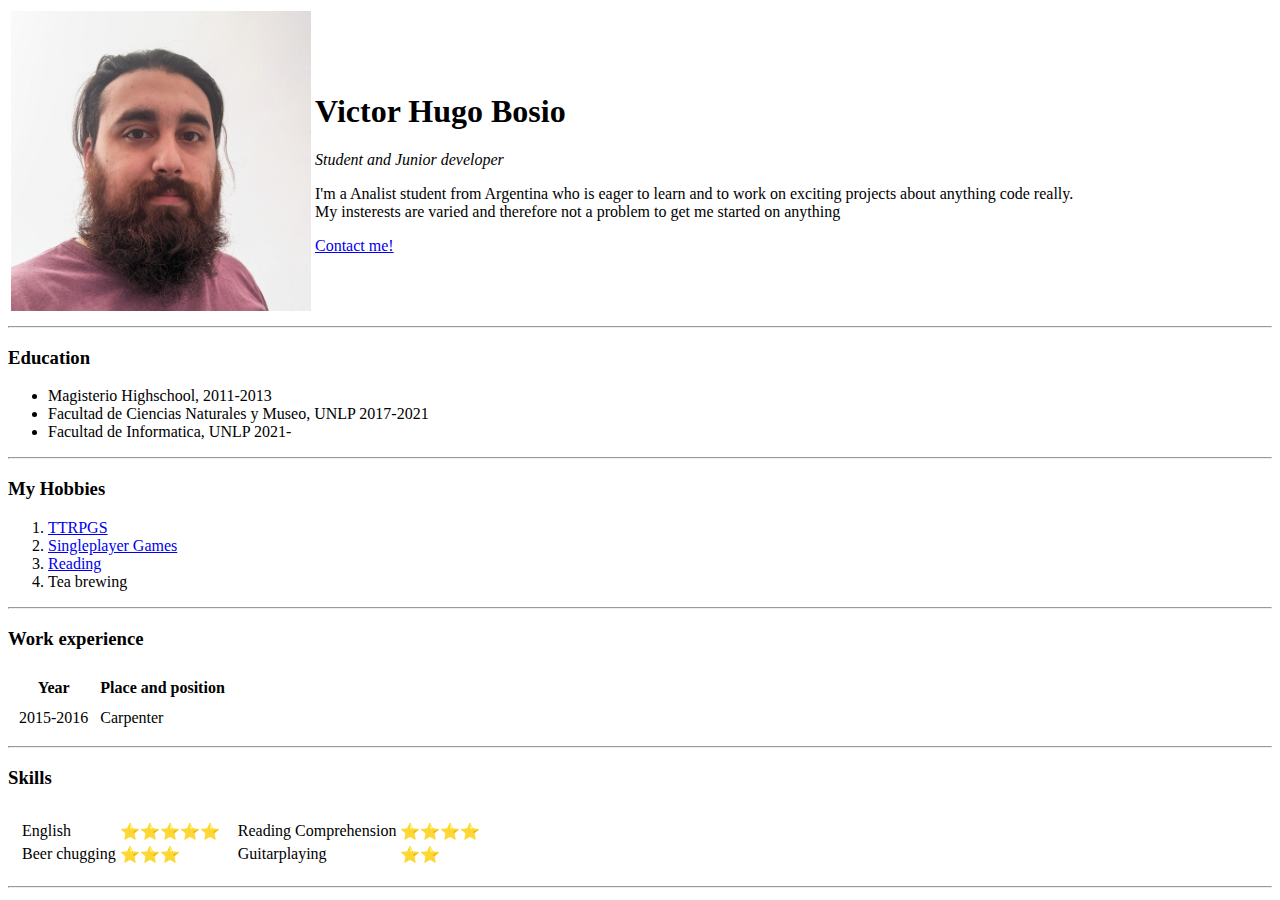
==== index.html @ 910387de "Upload initial html files" ====
<!DOCTYPE html>
<html lang="en">
  <head>
    <meta charset="UTF-8" />
    <meta http-equiv="X-UA-Compatible" content="IE=edge" />
    <meta name="viewport" content="width=device-width, initial-scale=1.0" />
    <title>Victor's Personal Site</title>
  </head>
  <body>
    <table cellspacing="25%">
      <tr>
        <td>
          <img
            src="headshot.jpg"
            height="300"
            width="300"
            alt="victor profile picture"
          />
        </td>
        <td>
          <h1>Victor Hugo Bosio</h1>
          <p><em>Student and Junior developer</em></p>
          <p>
            I'm a Analist student from Argentina who is eager to learn and to
            work on exciting projects about anything code really. <br />
            My insterests are varied and therefore not a problem to get me
            started on anything
          </p>
          <a href="contact.html">Contact me!</a>
        </td>
      </tr>
    </table>
    <hr />
    <h3>Education</h3>
    <ul>
      <li>Magisterio Highschool, 2011-2013</li>
      <li>Facultad de Ciencias Naturales y Museo, UNLP 2017-2021</li>
      <li>Facultad de Informatica, UNLP 2021-</li>
    </ul>
    <hr />
    <h3>My Hobbies</h3>
    <ol>
      <li><a href="https://exposit.github.io/dw-srd/">TTRPGS</a></li>
      <li>
        <a
          href="https://store.steampowered.com/wishlist/profiles/76561198084022634/#sort=order"
          >Singleplayer Games</a
        >
      </li>
      <li>
        <a
          href="https://www.goodreads.com/book/show/186074.The_Name_of_the_Wind"
          >Reading</a
        >
      </li>
      <li>Tea brewing</li>
    </ol>
    <hr />
    <h3>Work experience</h3>
    <table cellspacing="10">
      <thead>
        <tr>
          <th>Year</th>
          <th>Place and position</th>
        </tr>
      </thead>
      <tbody>
        <tr>
          <td>2015-2016</td>
          <td>Carpenter</td>
        </tr>
      </tbody>
    </table>
    <hr />
    <h3>Skills</h3>
    <table cellspacing="10">
      <tr>
        <td>
          <table>
            <tr>
              <td>English</td>
              <td>⭐⭐⭐⭐⭐</td>
            </tr>
            <tr>
              <td>Beer chugging</td>
              <td>⭐⭐⭐</td>
            </tr>
          </table>
        </td>
        <td>
          <table>
            <tr>
              <td>Reading Comprehension</td>
              <td>⭐⭐⭐⭐</td>
            </tr>
            <tr>
              <td>Guitarplaying</td>
              <td>⭐⭐</td>
            </tr>
          </table>
        </td>
      </tr>
    </table>
    <hr />
  </body>
</html>
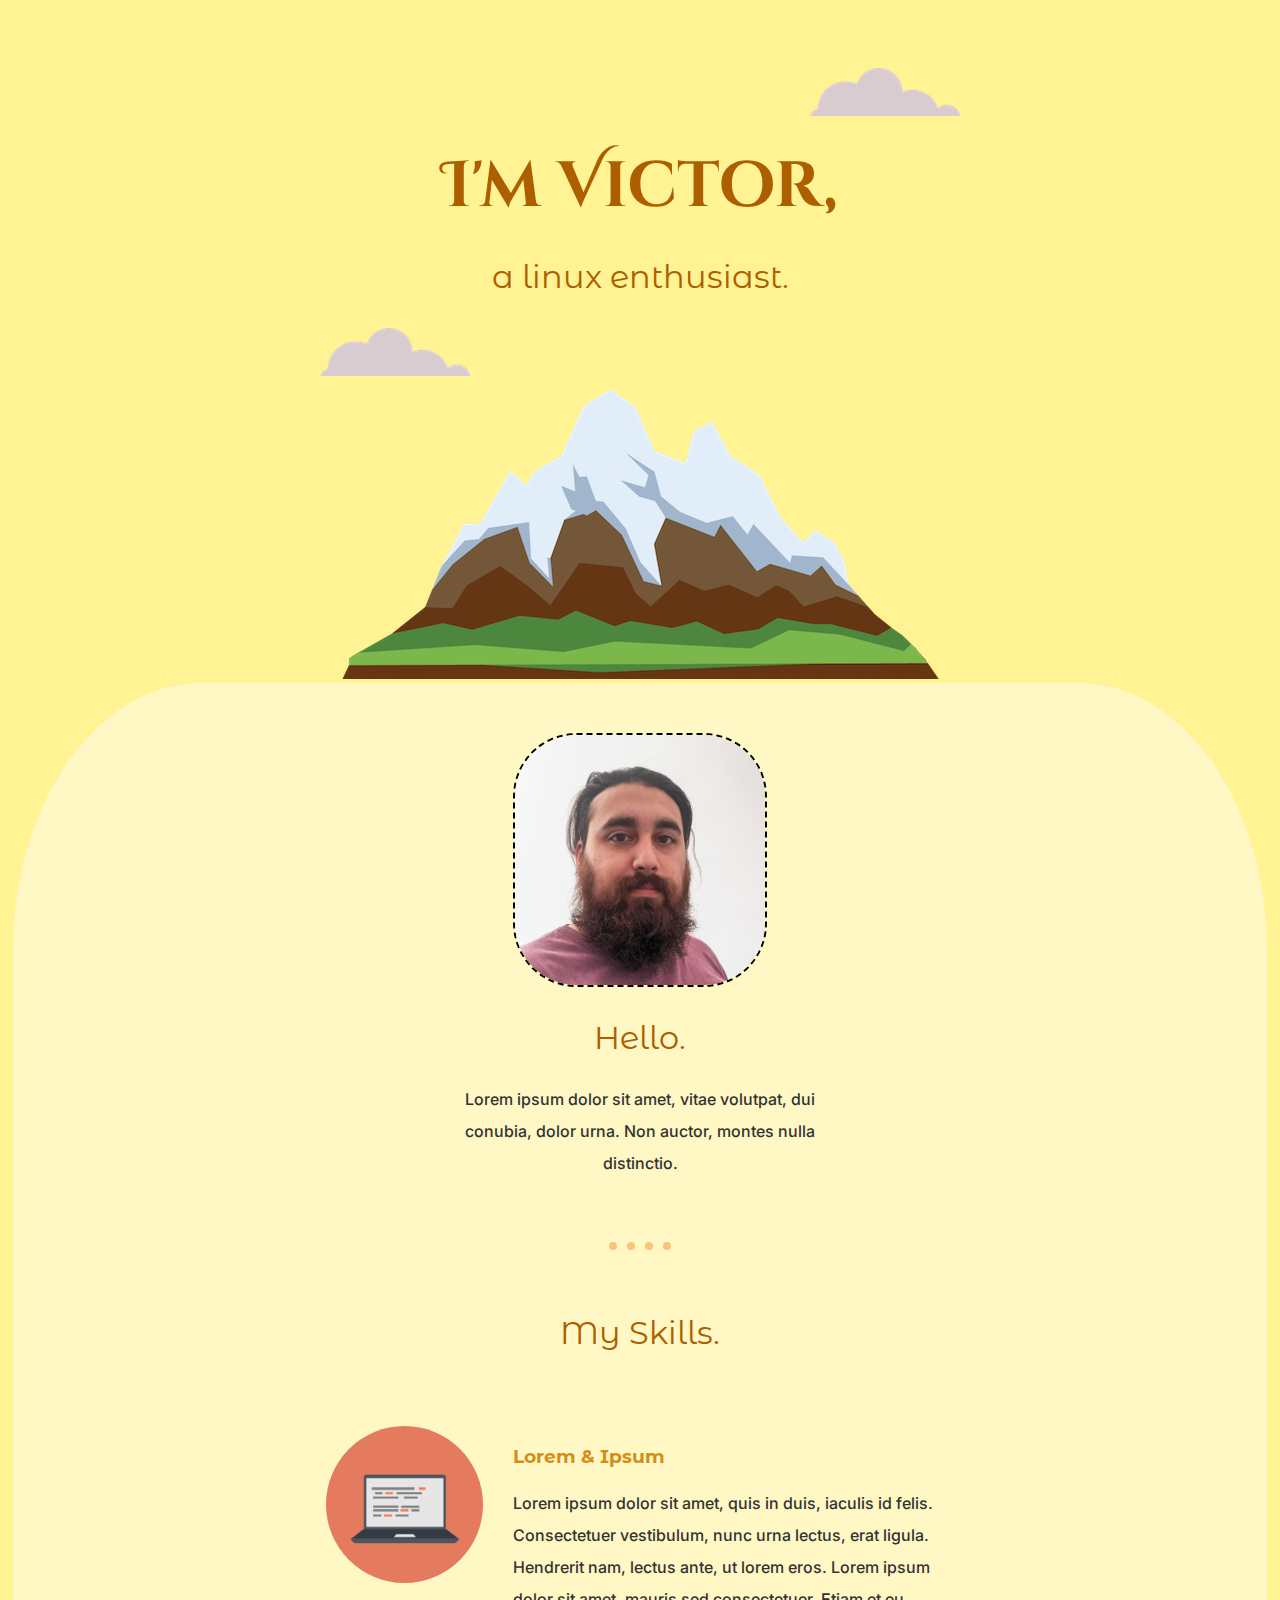
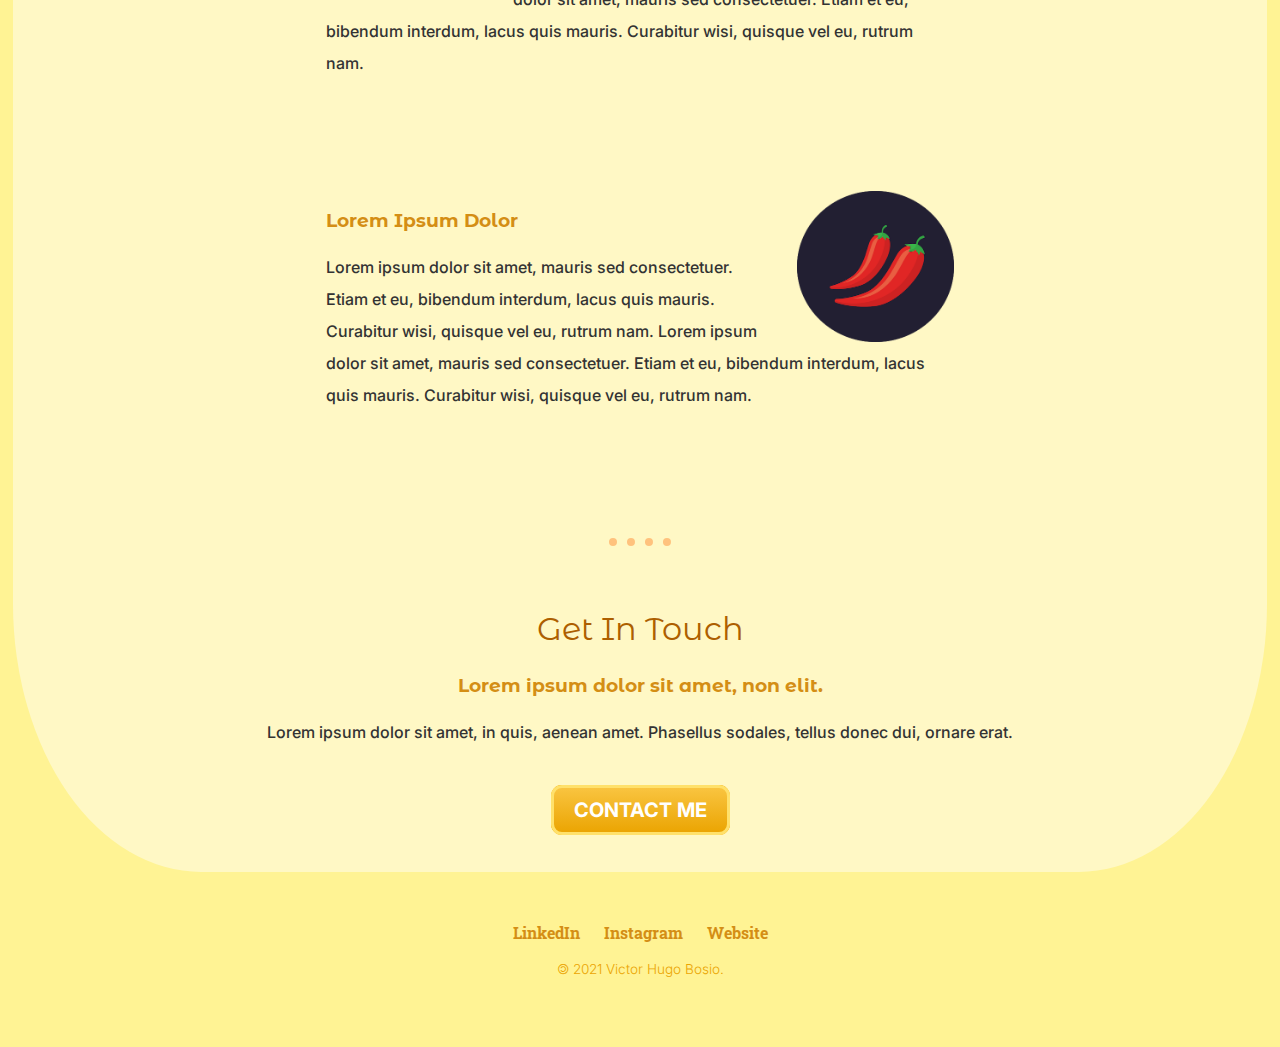
==== commit a40d18e6: "CV version 2.0 with CSS styling" ====
--- a/index.html
+++ b/index.html
@@ -4,103 +4,79 @@
     <meta charset="UTF-8" />
     <meta http-equiv="X-UA-Compatible" content="IE=edge" />
     <meta name="viewport" content="width=device-width, initial-scale=1.0" />
-    <title>Victor's Personal Site</title>
+    <title>Victor Hugo Bosio</title>
+    <link rel="stylesheet" href="css/styles.css" />
+    <link rel="preconnect" href="https://fonts.googleapis.com" />
+    <link rel="preconnect" href="https://fonts.gstatic.com" crossorigin />
+    <link
+      href="https://fonts.googleapis.com/css2?family=Cinzel+Decorative:wght@400;700&family=Inter:wght@300;400;500;600;700;800;900&family=Montserrat+Alternates:ital,wght@0,400;0,500;0,700;1,400;1,500;1,700&family=Oleo+Script&family=Roboto+Slab&display=swap"
+      rel="stylesheet"
+    />
+    <link rel="icon" href="favicon.ico" />
   </head>
   <body>
-    <table cellspacing="25%">
-      <tr>
-        <td>
-          <img
-            src="headshot.jpg"
-            height="300"
-            width="300"
-            alt="victor profile picture"
-          />
-        </td>
-        <td>
-          <h1>Victor Hugo Bosio</h1>
-          <p><em>Student and Junior developer</em></p>
+    <div class="top-container">
+      <img class="top-cloud" src="images/cloud.png" alt="cloud" />
+      <p class="below-cloud"></p>
+      <h1>I'm Victor,</h1>
+      <h2>a linux enthusiast.</h2>
+      <img class="bottom-cloud" src="images/cloud.png" alt="cloud" />
+      <img src="images/mountain.png" alt="mountain" />
+    </div>
+    <div class="middle-container">
+      <div class="profile">
+        <img class="headshot" src="images/headshot.jpg" alt="" />
+        <h2>Hello.</h2>
+        <p class="intro">
+          Lorem ipsum dolor sit amet, vitae volutpat, dui conubia, dolor urna.
+          Non auctor, montes nulla distinctio.
+        </p>
+      </div>
+      <hr />
+      <div class="skills">
+        <h2>My Skills.</h2>
+        <div class="skill-row">
+          <img class="skill-1" src="images/computer.png" alt="" />
+          <h3>Lorem & Ipsum</h3>
           <p>
-            I'm a Analist student from Argentina who is eager to learn and to
-            work on exciting projects about anything code really. <br />
-            My insterests are varied and therefore not a problem to get me
-            started on anything
+            Lorem ipsum dolor sit amet, quis in duis, iaculis id felis.
+            Consectetuer vestibulum, nunc urna lectus, erat ligula. Hendrerit
+            nam, lectus ante, ut lorem eros. Lorem ipsum dolor sit amet, mauris
+            sed consectetuer. Etiam et eu, bibendum interdum, lacus quis mauris.
+            Curabitur wisi, quisque vel eu, rutrum nam.
           </p>
-          <a href="contact.html">Contact me!</a>
-        </td>
-      </tr>
-    </table>
-    <hr />
-    <h3>Education</h3>
-    <ul>
-      <li>Magisterio Highschool, 2011-2013</li>
-      <li>Facultad de Ciencias Naturales y Museo, UNLP 2017-2021</li>
-      <li>Facultad de Informatica, UNLP 2021-</li>
-    </ul>
-    <hr />
-    <h3>My Hobbies</h3>
-    <ol>
-      <li><a href="https://exposit.github.io/dw-srd/">TTRPGS</a></li>
-      <li>
-        <a
-          href="https://store.steampowered.com/wishlist/profiles/76561198084022634/#sort=order"
-          >Singleplayer Games</a
-        >
-      </li>
-      <li>
-        <a
-          href="https://www.goodreads.com/book/show/186074.The_Name_of_the_Wind"
-          >Reading</a
-        >
-      </li>
-      <li>Tea brewing</li>
-    </ol>
-    <hr />
-    <h3>Work experience</h3>
-    <table cellspacing="10">
-      <thead>
-        <tr>
-          <th>Year</th>
-          <th>Place and position</th>
-        </tr>
-      </thead>
-      <tbody>
-        <tr>
-          <td>2015-2016</td>
-          <td>Carpenter</td>
-        </tr>
-      </tbody>
-    </table>
-    <hr />
-    <h3>Skills</h3>
-    <table cellspacing="10">
-      <tr>
-        <td>
-          <table>
-            <tr>
-              <td>English</td>
-              <td>⭐⭐⭐⭐⭐</td>
-            </tr>
-            <tr>
-              <td>Beer chugging</td>
-              <td>⭐⭐⭐</td>
-            </tr>
-          </table>
-        </td>
-        <td>
-          <table>
-            <tr>
-              <td>Reading Comprehension</td>
-              <td>⭐⭐⭐⭐</td>
-            </tr>
-            <tr>
-              <td>Guitarplaying</td>
-              <td>⭐⭐</td>
-            </tr>
-          </table>
-        </td>
-      </tr>
-    </table>
-    <hr />
+        </div>
+        <div class="skill-row">
+          <img class="skill-2" src="images/chillies.png" alt="" />
+          <h3>Lorem Ipsum Dolor</h3>
+          <p>
+            Lorem ipsum dolor sit amet, mauris sed consectetuer. Etiam et eu,
+            bibendum interdum, lacus quis mauris. Curabitur wisi, quisque vel
+            eu, rutrum nam. Lorem ipsum dolor sit amet, mauris sed consectetuer.
+            Etiam et eu, bibendum interdum, lacus quis mauris. Curabitur wisi,
+            quisque vel eu, rutrum nam.
+          </p>
+        </div>
+      </div>
+      <hr />
+      <div class="contact-me">
+        <h2>Get In Touch</h2>
+        <h3>Lorem ipsum dolor sit amet, non elit.</h3>
+        <p class="contact-me-p">
+          Lorem ipsum dolor sit amet, in quis, aenean amet. Phasellus sodales,
+          tellus donec dui, ornare erat.
+        </p>
+        <a class="btn" href="mailto:bosiovictor@protonmail.com">CONTACT ME</a>
+      </div>
+    </div>
+
+    <div class="bottom-container">
+      <a class="footer-link" href="https://www.linkedin.com/vhbosio"
+        >LinkedIn</a
+      >
+      <a class="footer-link" href="https://instagram.com/vicbos_/">Instagram</a>
+      <a class="footer-link" href="https://vhbosio.github.io">Website</a>
+      <p class="copyleft">🄯 2021 Victor Hugo Bosio.</p>
+    </div>
   </body>
 </html>
--- a/css/styles.css
+++ b/css/styles.css
@@ -0,0 +1,165 @@
+/* Element selectors */
+
+body {
+  margin: 0;
+  text-align: center;
+  font-family: Inter, sans-serif;
+  font-weight: 500;
+  background-color: #fff394;
+}
+
+body p {
+  color: #333333;
+}
+
+h1 {
+  margin: 0 auto;
+  font-family: "Cinzel Decorative", serif;
+  font-weight: bold;
+  font-size: 4rem;
+  color: #ad5f00;
+}
+
+h2 {
+  margin: 0px auto 20 auto;
+  font-family: "Montserrat Alternates", sans-serif;
+  font-weight: normal;
+  font-size: 2rem;
+  color: #ad5f00;
+}
+
+h3 {
+  color: #d48e15;
+  font-family: "Montserrat Alternates", sans-serif;
+}
+
+a {
+  color: #d48e15;
+  margin: 20px 10px;
+  font-family: "Roboto Slab", serif;
+  font-weight: bold;
+  text-decoration: none;
+}
+
+hr {
+  border-style: dotted none none;
+  border-width: 8px;
+  border-color: #ffc27d;
+  width: 5%;
+  margin: 5% auto;
+}
+
+p {
+  line-height: 2;
+}
+
+/* Class selectors */
+
+.top-container {
+  position: relative;
+  padding-top: 10%;
+}
+
+.top-cloud {
+  position: absolute;
+  right: 25%;
+  top: 10%;
+}
+
+.bottom-cloud {
+  position: absolute;
+  left: 25%;
+  bottom: 45%;
+}
+
+.top-cloud:active {
+  transform: translate(100px);
+}
+
+.middle-container {
+  background-color: #fff8c5;
+  padding-bottom: 50px;
+  margin: 0 1%;
+  border-radius: 15%;
+  padding-top: 50px;
+}
+
+.headshot {
+  width: 250px;
+  border-radius: 25%;
+  border: dashed 2px;
+}
+
+.intro {
+  width: 30%;
+  margin: auto;
+}
+
+.skill-row {
+  width: 50%;
+  margin: 3rem auto;
+  text-align: left;
+  display: inline-block;
+}
+
+.skill-1 {
+  width: 25%;
+  float: left;
+  margin-right: 30px;
+  border-radius: 100%;
+}
+
+.skill-2 {
+  width: 25%;
+  float: right;
+  margin-left: 30px;
+}
+
+.skill-row::after {
+  content: "";
+  clear: both;
+  display: table;
+}
+
+.contact-me-p {
+  margin-bottom: 50px;
+}
+
+.btn {
+  background: #f9c440;
+  background-image: -webkit-linear-gradient(top, #f9c440, #eba503);
+  background-image: -moz-linear-gradient(top, #f9c440, #eba503);
+  background-image: -ms-linear-gradient(top, #f9c440, #eba503);
+  background-image: -o-linear-gradient(top, #f9c440, #eba503);
+  background-image: linear-gradient(to bottom, #f9c440, #eba503);
+  -webkit-border-radius: 11;
+  -moz-border-radius: 11;
+  border-radius: 11px;
+  font-family: "Inter", sans-serif;
+  color: #ffffff;
+  font-size: 20px;
+  padding: 10px 20px 10px 20px;
+  border: solid #ffe16b 3px;
+  text-decoration: none;
+}
+
+.btn:hover {
+  background: #d48e15;
+  text-decoration: none;
+}
+
+.bottom-container {
+  padding: 50px;
+}
+
+.bottom-container a:hover {
+  color: #f9c440;
+  font-size: 1.1em;
+}
+
+.copyleft {
+  font-family: Inter;
+  font-weight: 300;
+  font-size: 0.85rem;
+  color: #eba503;
+}
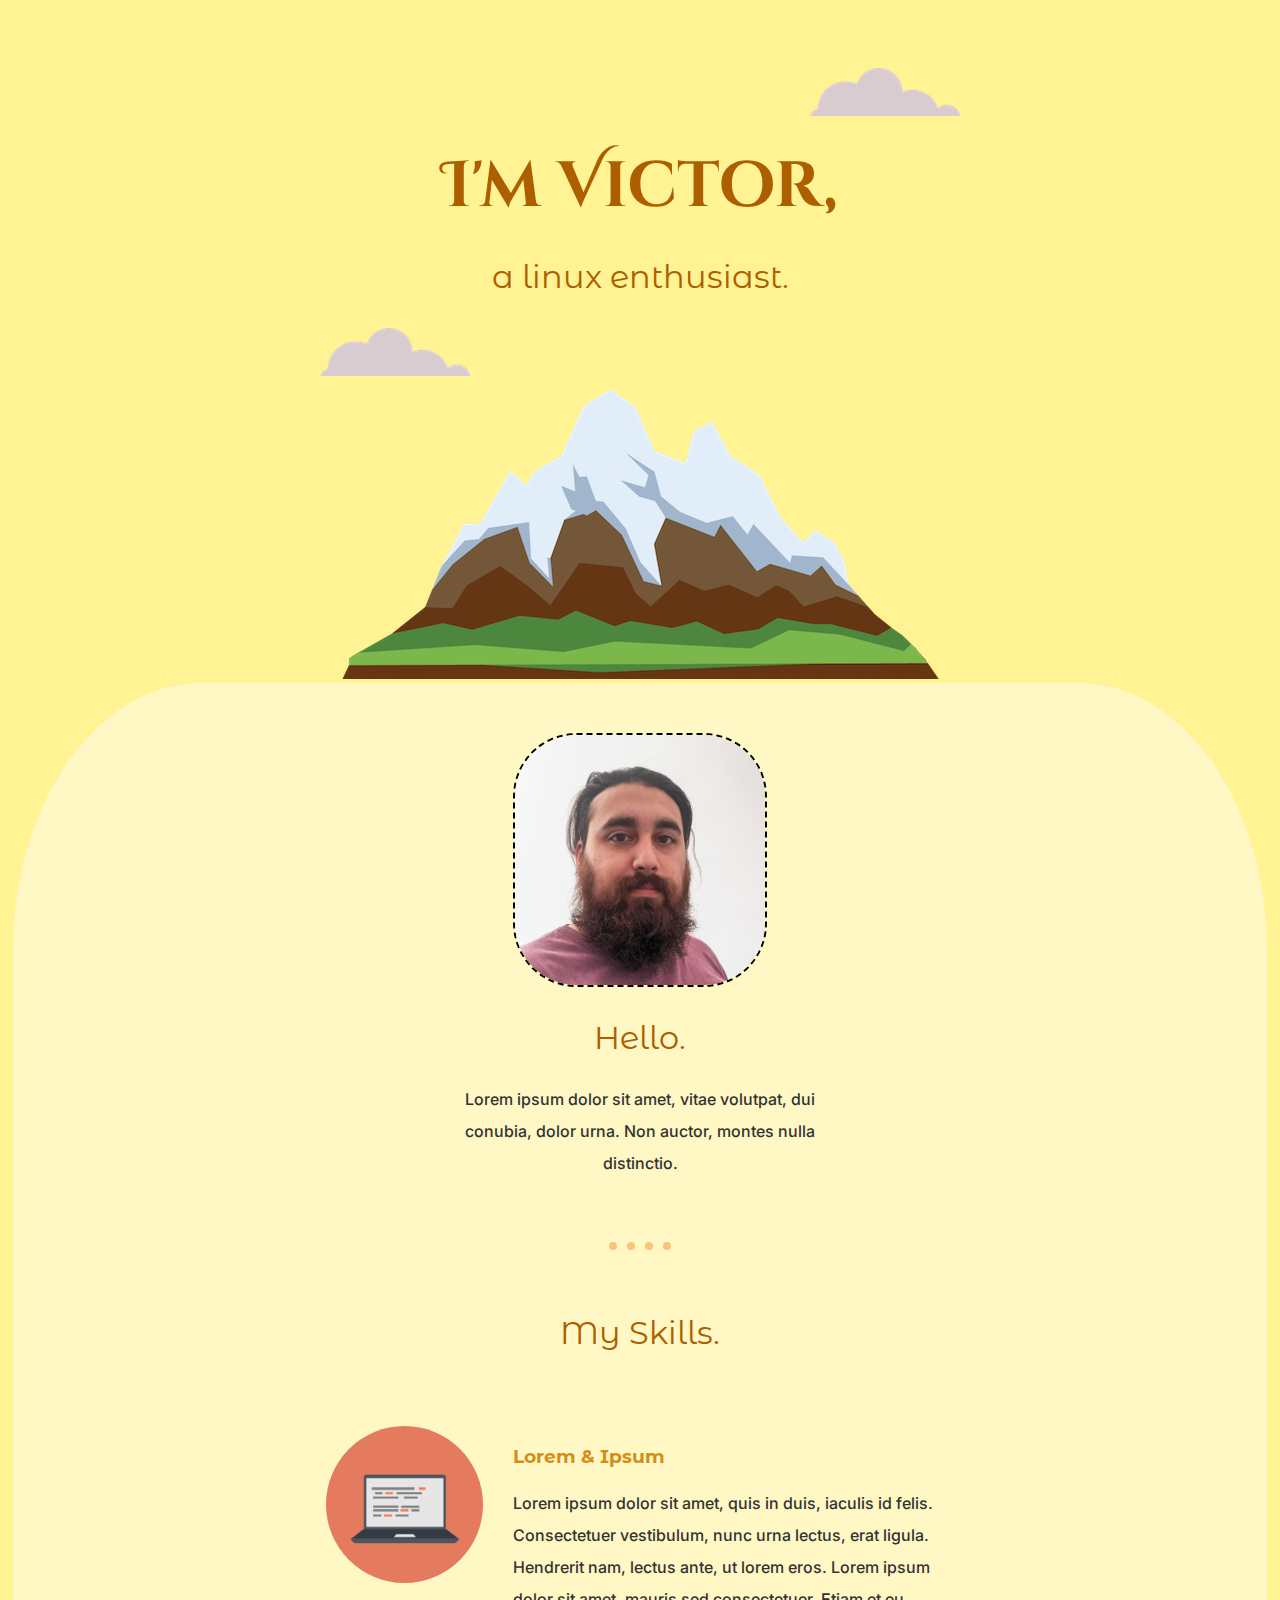
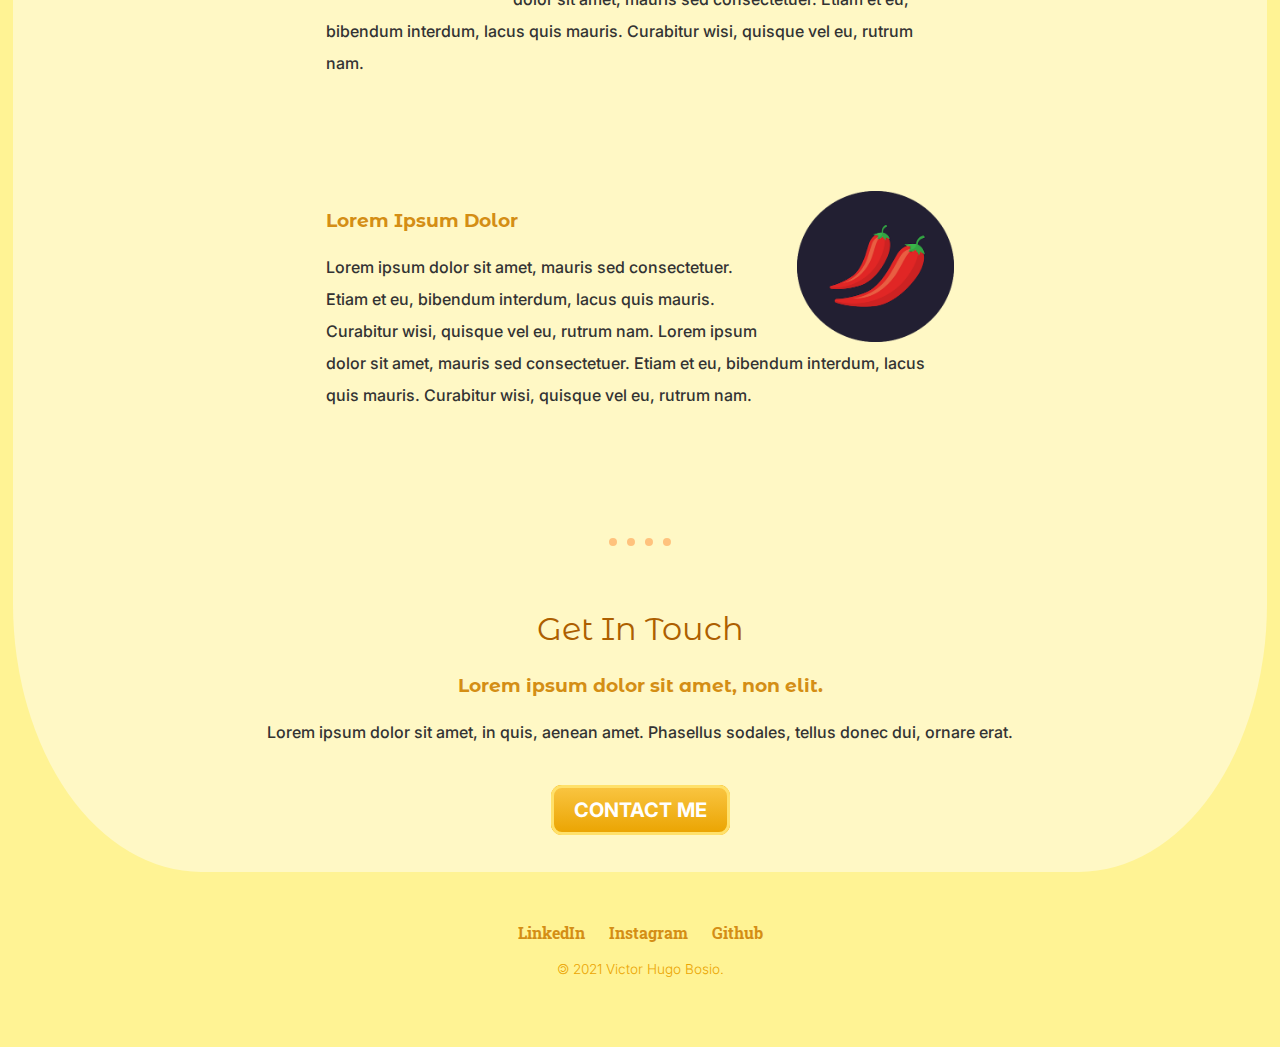
==== commit cd35f4f0: "Update github link" ====
--- a/index.html
+++ b/index.html
@@ -75,7 +75,7 @@
         >LinkedIn</a
       >
       <a class="footer-link" href="https://instagram.com/vicbos_/">Instagram</a>
-      <a class="footer-link" href="https://vhbosio.github.io">Website</a>
+      <a class="footer-link" href="https://github.com/vhbosio">Github</a>
       <p class="copyleft">🄯 2021 Victor Hugo Bosio.</p>
     </div>
   </body>
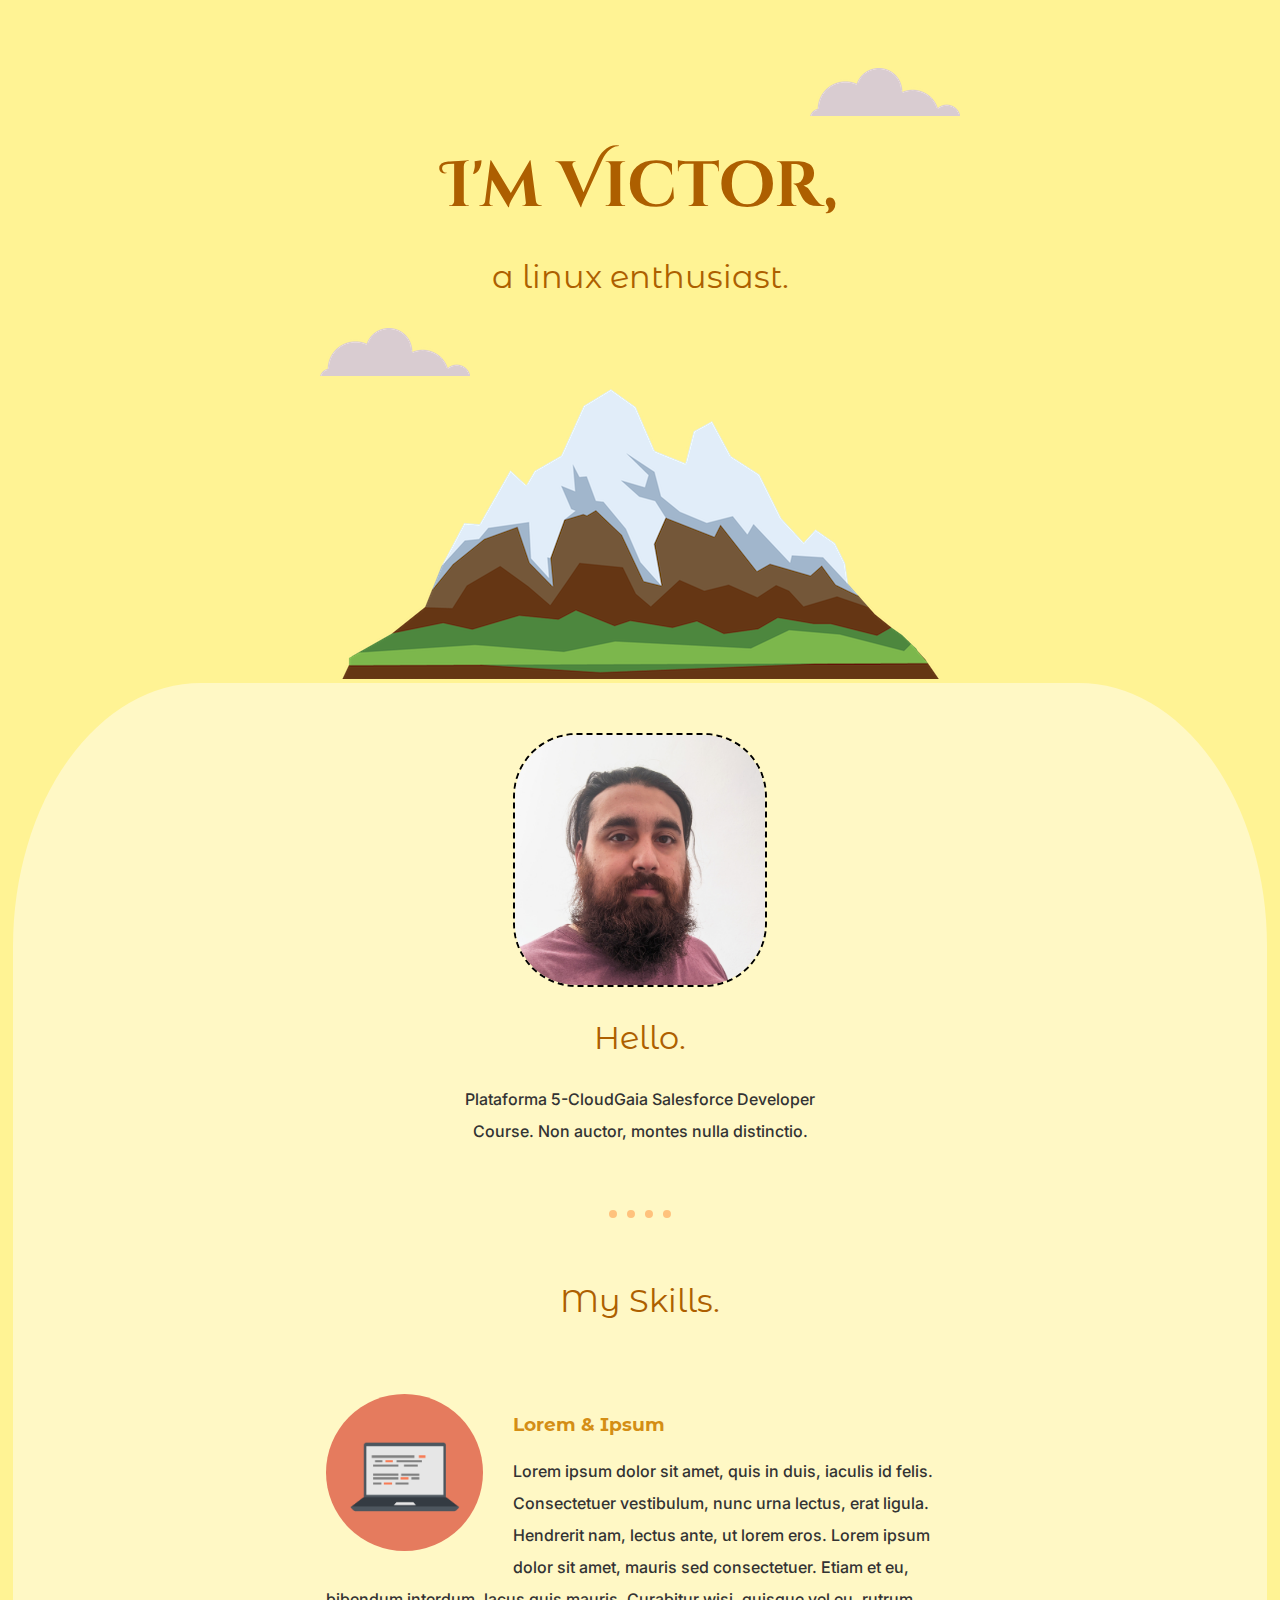
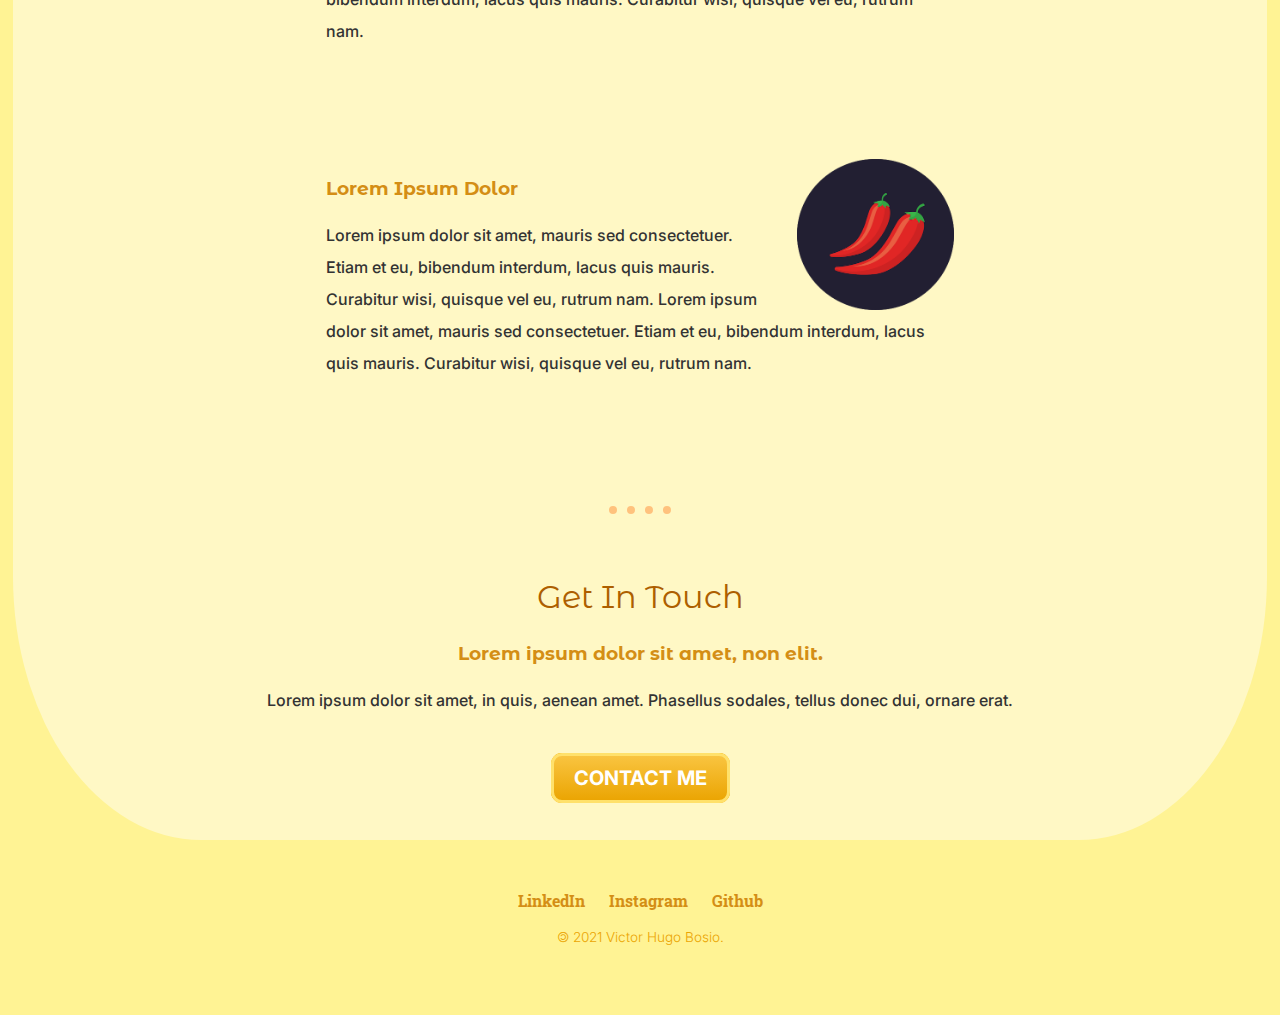
==== commit dbf6ebd9: "Update information" ====
--- a/index.html
+++ b/index.html
@@ -28,7 +28,7 @@
         <img class="headshot" src="images/headshot.jpg" alt="" />
         <h2>Hello.</h2>
         <p class="intro">
-          Lorem ipsum dolor sit amet, vitae volutpat, dui conubia, dolor urna.
+          Plataforma 5-CloudGaia Salesforce Developer Course.
           Non auctor, montes nulla distinctio.
         </p>
       </div>
